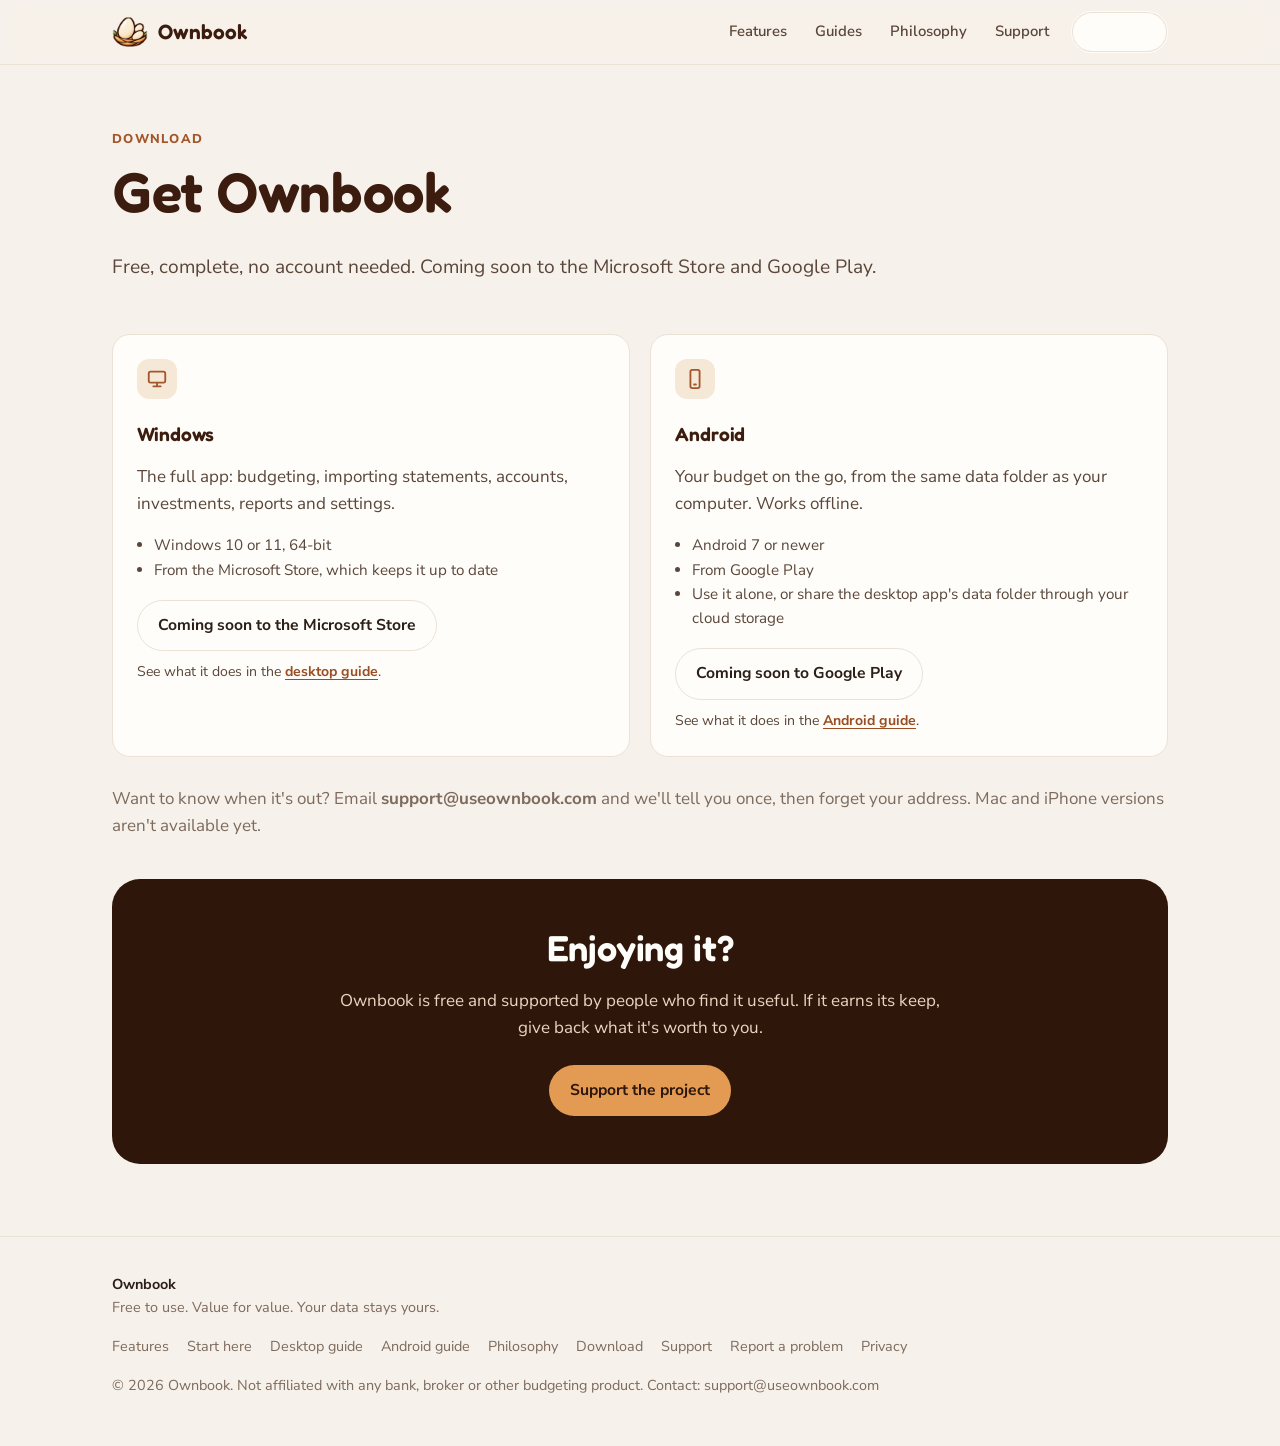
==== download.html @ 2da605db "Publish site" ====
<!doctype html>
<html lang="en">
<head>
  <meta charset="utf-8">
  <meta name="viewport" content="width=device-width, initial-scale=1">
  <title>Download — Ownbook</title>
  <meta name="description" content="Download Ownbook for Windows and Android. Free to use.">
  <link rel="stylesheet" href="assets/site.css">
  <link rel="icon" href="assets/brand/favicon.ico" sizes="any">
  <link rel="icon" type="image/png" sizes="32x32" href="assets/brand/favicon-32.png">
  <link rel="apple-touch-icon" href="assets/brand/apple-touch-icon.png">
  <meta property="og:image" content="assets/brand/social-card.png">
  <meta name="theme-color" content="#FBF1E1">

</head>
<body>
<header class="site-head">
  <div class="wrap">
    <a class="brand" href="index.html">
      <img class="brand-mark" src="assets/brand/mark-96.png" alt="" width="36" height="36">
      <span>Ownbook</span>
    </a>
    <button class="nav-toggle" type="button" aria-label="Menu" aria-expanded="false" aria-controls="site-nav"
      onclick="var n=document.getElementById('site-nav');var o=n.classList.toggle('open');this.setAttribute('aria-expanded',o)">
      <svg viewBox="0 0 24 24" aria-hidden="true"><path d="M4 7h16M4 12h16M4 17h16"/></svg>
    </button>
    <nav class="nav" id="site-nav" aria-label="Main">
      <a href="features.html" >Features</a>
      <a href="guide-start.html" >Guides</a>
      <a href="philosophy.html" >Philosophy</a>
      <a href="support.html" >Support</a>
      <a class="btn btn-primary btn-sm" href="download.html" aria-current="page">Download</a>
    </nav>
  </div>
</header>

<main>
  <section class="hero" style="padding-bottom:24px">
    <div class="wrap">
      <div class="eyebrow">Download</div>
      <h1>Get Ownbook</h1>
      <p class="lead">Free, complete, no account needed. Coming soon to the Microsoft Store and Google Play.</p>
    </div>
  </section>
  <section style="padding-top:8px">
    <div class="wrap">
      <div class="dl">
        <div class="card">
          <div class="icon"><svg viewBox="0 0 24 24"><rect x="3" y="4" width="18" height="12" rx="2"/><path d="M8 20h8M12 16v4"/></svg></div>
          <h3>Windows</h3>
          <p>The full app: budgeting, importing statements, accounts, investments, reports and settings.</p>
          <ul>
            <li>Windows 10 or 11, 64-bit</li>
            <li>From the Microsoft Store, which keeps it up to date</li>
          </ul>
          <span class="btn btn-ghost" aria-disabled="true">Coming soon to the Microsoft Store</span>
          <p class="muted" style="font-size:.88rem">See what it does in the <a href="guide-desktop.html">desktop guide</a>.</p>
        </div>
        <div class="card">
          <div class="icon"><svg viewBox="0 0 24 24"><rect x="7" y="2" width="10" height="20" rx="2"/><path d="M11 18h2"/></svg></div>
          <h3>Android</h3>
          <p>Your budget on the go, from the same data folder as your computer. Works offline.</p>
          <ul>
            <li>Android 7 or newer</li>
            <li>From Google Play</li>
            <li>Use it alone, or share the desktop app's data folder through your cloud storage</li>
          </ul>
          <span class="btn btn-ghost" aria-disabled="true">Coming soon to Google Play</span>
          <p class="muted" style="font-size:.88rem">See what it does in the <a href="guide-android.html">Android guide</a>.</p>
        </div>
      </div>
      <p class="muted" style="margin-top:28px">Want to know when it's out? Email <b>support@useownbook.com</b> and we'll tell you once, then forget your address. Mac and iPhone versions aren't available yet.</p>
      <div class="cta" style="margin-top:40px">
        <h2>Enjoying it?</h2>
        <p>Ownbook is free and supported by people who find it useful. If it earns its keep, give back what it's worth to you.</p>
        <div class="btn-row"><a class="btn btn-primary" href="support.html">Support the project</a></div>
      </div>
    </div>
  </section>
</main>
<footer class="site-foot">
  <div class="wrap">
    <div>
      <strong style="color:var(--ink)">Ownbook</strong><br>
      Free to use. Value for value. Your data stays yours.
    </div>
    <nav aria-label="Footer">
      <a href="features.html">Features</a>
      <a href="guide-start.html">Start here</a>
      <a href="guide-desktop.html">Desktop guide</a>
      <a href="guide-android.html">Android guide</a>
      <a href="philosophy.html">Philosophy</a>
      <a href="download.html">Download</a>
      <a href="support.html">Support</a>
      <a href="mailto:support@useownbook.com">Report a problem</a>
      <a href="privacy.html">Privacy</a>
    </nav>
    <div style="width:100%">© 2026 Ownbook. Not affiliated with any bank, broker or other budgeting product. Contact: support@useownbook.com</div>
  </div>
</footer>

</body>
</html>
---- assets/site.css ----
/* Site styles. No external fonts, scripts or trackers: the site practises what
   the app preaches. Colours, fonts and shapes follow the app's warm look (cocoa ink,
   cream surfaces, honey accent; Fredoka titles over Nunito Sans), served from here. */
@font-face { font-family: "Nunito Sans"; font-style: normal; font-weight: 200 1000; font-display: swap;
  src: url("fonts/nunitosans-latin.woff2") format("woff2"); unicode-range: U+0000-00FF, U+0131, U+0152-0153, U+02BB-02BC, U+02C6, U+02DA, U+02DC, U+0304, U+0308, U+0329, U+2000-206F, U+20AC, U+2122, U+2191, U+2193, U+2212, U+2215, U+FEFF, U+FFFD; }
@font-face { font-family: "Nunito Sans"; font-style: normal; font-weight: 200 1000; font-display: swap;
  src: url("fonts/nunitosans-latin-ext.woff2") format("woff2"); unicode-range: U+0100-02BA, U+02BD-02C5, U+02C7-02CC, U+02CE-02D7, U+02DD-02FF, U+0304, U+0308, U+0329, U+1D00-1DBF, U+1E00-1E9F, U+1EF2-1EFF, U+2020, U+20A0-20AB, U+20AD-20C0, U+2113, U+2C60-2C7F, U+A720-A7FF; }
@font-face { font-family: "Fredoka"; font-style: normal; font-weight: 300 700; font-display: swap;
  src: url("fonts/fredoka-latin.woff2") format("woff2"); unicode-range: U+0000-00FF, U+0131, U+0152-0153, U+02BB-02BC, U+02C6, U+02DA, U+02DC, U+0304, U+0308, U+0329, U+2000-206F, U+20AC, U+2122, U+2191, U+2193, U+2212, U+2215, U+FEFF, U+FFFD; }
@font-face { font-family: "Fredoka"; font-style: normal; font-weight: 300 700; font-display: swap;
  src: url("fonts/fredoka-latin-ext.woff2") format("woff2"); unicode-range: U+0100-02BA, U+02BD-02C5, U+02C7-02CC, U+02CE-02D7, U+02DD-02FF, U+0304, U+0308, U+0329, U+1D00-1DBF, U+1E00-1E9F, U+1EF2-1EFF, U+2020, U+20A0-20AB, U+20AD-20C0, U+2113, U+2C60-2C7F, U+A720-A7FF; }
:root {
  --bg: #f6f1ea;
  --surface: #fffdf9;
  --ink: #2b1f18;
  --ink-2: #5a463a;
  --muted: #7d6b5d;
  --line: #ebe2d5;
  --cocoa: #3b1c0e;
  --chrome: #2e160b;
  --honey: #e39a52;
  --clay: #a3562a;
  --green: #3f8a46;
  --soft: #f6e8d6;
  --amber-soft: #fdf3e2;
  --accent: #3b1c0e;
  --accent-ink: #fffdf9;
  --link: #9a4d22;
  --frame: #2e160b;
  --radius: 18px;
  --radius-sm: 12px;
  --shadow: 0 1px 2px rgba(46, 22, 11, .05), 0 10px 28px rgba(46, 22, 11, .08);
  --wrap: 1120px;
  --font: "Nunito Sans", Arial, Helvetica, sans-serif;
  --font-display: "Fredoka", "Nunito Sans", Arial, sans-serif;
  color-scheme: light;
}
@media (prefers-color-scheme: dark) {
  :root:not([data-theme="light"]) {
    --bg: #1c120c; --surface: #28190f; --ink: #f6ece0; --ink-2: #dccbb8; --muted: #b29d88;
    --line: #3d2b1e; --cocoa: #f6ece0; --clay: #e9a86a; --green: #8cc77e; --soft: #3a2616; --amber-soft: #33240f;
    --accent: #e39a52; --accent-ink: #2e160b; --link: #f0b27a; --frame: #0f0905; --shadow: none; color-scheme: dark;
  }
}
:root[data-theme="dark"] {
  --bg: #1c120c; --surface: #28190f; --ink: #f6ece0; --ink-2: #dccbb8; --muted: #b29d88;
  --line: #3d2b1e; --cocoa: #f6ece0; --clay: #e9a86a; --green: #8cc77e; --soft: #3a2616; --amber-soft: #33240f;
  --accent: #e39a52; --accent-ink: #2e160b; --link: #f0b27a; --frame: #0f0905; --shadow: none; color-scheme: dark;
}

* { box-sizing: border-box; }
html { -webkit-text-size-adjust: 100%; scroll-behavior: smooth; }
body {
  margin: 0; background: var(--bg); color: var(--ink); font-family: var(--font);
  font-size: 17px; line-height: 1.6; -webkit-font-smoothing: antialiased;
}
img { max-width: 100%; height: auto; display: block; }
a { color: inherit; text-underline-offset: 3px; }
p a, li a, td a { color: var(--link); font-weight: 700; }
h1, h2, h3 { font-family: var(--font-display); line-height: 1.15; letter-spacing: -.005em; margin: 0 0 .5em; color: var(--cocoa); }
h1 { font-size: clamp(2.2rem, 5vw, 3.5rem); font-weight: 600; }
h2 { font-size: clamp(1.6rem, 3.2vw, 2.25rem); font-weight: 600; }
h3 { font-size: 1.2rem; font-weight: 600; }
code, kbd { font-family: ui-monospace, "Cascadia Mono", Consolas, monospace; font-size: .88em;
  background: var(--surface); border: 1px solid var(--line); border-radius: 6px; padding: 1px 6px; }
.wrap { max-width: var(--wrap); margin: 0 auto; padding: 0 16px; }
@media (min-width: 720px) { .wrap { padding: 0 32px; } }
.muted { color: var(--muted); }
.eyebrow { font-size: .8rem; font-weight: 800; letter-spacing: .1em; text-transform: uppercase; color: var(--clay); margin-bottom: 10px; }
.lead { font-size: 1.2rem; color: var(--ink-2); max-width: 40em; }

/* ── Header ── */
.site-head { position: sticky; top: 0; z-index: 10; background: color-mix(in srgb, var(--bg) 88%, transparent);
  backdrop-filter: saturate(1.4) blur(10px); border-bottom: 1px solid var(--line); }
.site-head .wrap { display: flex; align-items: center; gap: 16px; min-height: 64px; }
.brand { display: flex; align-items: center; gap: 10px; font-family: var(--font-display); font-size: 1.3rem; font-weight: 600; color: var(--cocoa); text-decoration: none; }
.brand-mark { width: 36px; height: 36px; display: block; }
.nav { display: flex; gap: 4px; margin-left: auto; align-items: center; }
.nav a { text-decoration: none; font-size: .93rem; font-weight: 600; color: var(--ink-2); padding: 8px 12px; border-radius: 999px; }
.nav a:hover { background: var(--surface); }
.nav a[aria-current="page"] { color: var(--ink); background: var(--surface); box-shadow: inset 0 0 0 1px var(--line); }
.nav .btn { margin-left: 6px; }
.nav-toggle { display: none; margin-left: auto; background: none; border: 0; padding: 10px; color: var(--ink); cursor: pointer; }
.nav-toggle svg { width: 24px; height: 24px; stroke: currentColor; stroke-width: 2; fill: none; stroke-linecap: round; }
@media (max-width: 860px) {
  .nav-toggle { display: block; }
  .nav { display: none; position: absolute; left: 0; right: 0; top: 64px; flex-direction: column; align-items: stretch;
    background: var(--bg); border-bottom: 1px solid var(--line); padding: 8px 16px 16px; gap: 2px; }
  .nav.open { display: flex; }
  .nav a { padding: 12px 14px; }
  .nav .btn { margin: 8px 0 0; text-align: center; }
}

/* ── Buttons ── */
.btn { display: inline-flex; align-items: center; justify-content: center; gap: 8px; text-decoration: none; font-weight: 700;
  font-size: .98rem; padding: 12px 20px; border-radius: 999px; border: 1px solid transparent; cursor: pointer; white-space: nowrap; }
.btn svg { width: 18px; height: 18px; stroke: currentColor; fill: none; stroke-width: 2; stroke-linecap: round; stroke-linejoin: round; }
.btn-primary { background: var(--accent); color: var(--accent-ink) !important; }
.btn-primary:hover { filter: brightness(1.12); }
.btn-ghost { background: var(--surface); color: var(--ink) !important; border-color: var(--line); }
.btn-ghost:hover { border-color: var(--muted); }
.btn-sm { padding: 8px 14px; font-size: .9rem; }
.btn-row { display: flex; flex-wrap: wrap; gap: 12px; margin-top: 24px; }

/* ── Sections ── */
section { padding: 72px 0; }
section.tight { padding: 48px 0; }
.section-head { max-width: 46em; margin-bottom: 36px; }
.band { background: var(--surface); border-top: 1px solid var(--line); border-bottom: 1px solid var(--line); }

/* Hero */
.hero { padding: 64px 0 40px; }
.hero-grid { display: grid; gap: 40px; align-items: center; }
@media (min-width: 960px) { .hero-grid { grid-template-columns: 1.05fr 1fr; } }
.hero h1 span { color: var(--clay); }
.hero-note { margin-top: 18px; font-size: .9rem; color: var(--muted); }
.shots { position: relative; min-height: 360px; }
.shot-desk { border-radius: 14px; overflow: hidden; box-shadow: var(--shadow); border: 1px solid var(--line); background: var(--surface); }
.shot-desk .bar { height: 26px; display: flex; gap: 6px; align-items: center; padding: 0 12px; border-bottom: 1px solid var(--line); }
.shot-desk .bar i { width: 9px; height: 9px; border-radius: 50%; background: var(--line); }
.shot-phone { position: absolute; right: -6px; bottom: -28px; width: 34%; max-width: 210px; border-radius: 26px; overflow: hidden;
  border: 6px solid var(--frame); box-shadow: 0 20px 40px rgba(46, 22, 11, .25); background: #fff; }
@media (max-width: 600px) { .shot-phone { width: 40%; right: 0; } }

/* Pillars / cards */
.grid { display: grid; gap: 20px; }
@media (min-width: 720px) { .grid.c2 { grid-template-columns: repeat(2, 1fr); } .grid.c3 { grid-template-columns: repeat(3, 1fr); } }
@media (min-width: 1000px) { .grid.c4 { grid-template-columns: repeat(4, 1fr); } }
@media (min-width: 640px) and (max-width: 999px) { .grid.c4 { grid-template-columns: repeat(2, 1fr); } }
.card { background: var(--surface); border: 1px solid var(--line); border-radius: var(--radius); padding: 24px; }
.card p { margin: 0; color: var(--ink-2); }
.card h3 { margin-bottom: 8px; }
.icon { width: 40px; height: 40px; border-radius: 12px; background: var(--soft); display: grid; place-items: center; margin-bottom: 14px; }
.icon svg { width: 22px; height: 22px; stroke: var(--clay); fill: none; stroke-width: 2; stroke-linecap: round; stroke-linejoin: round; }

/* Feature rows (text + screenshot) */
.feature { display: grid; gap: 32px; align-items: center; padding: 40px 0; border-top: 1px solid var(--line); }
.feature:first-of-type { border-top: 0; }
@media (min-width: 900px) { .feature { grid-template-columns: 1fr 1.25fr; } .feature.flip > :first-child { order: 2; } }
.feature ul { padding-left: 1.1em; margin: 12px 0 0; color: var(--ink-2); }
.feature li { margin: 6px 0; }
.feature .media { border-radius: 14px; overflow: hidden; border: 1px solid var(--line); box-shadow: var(--shadow); background: var(--surface); }
.feature .media.phones { display: grid; grid-template-columns: repeat(2, 1fr); gap: 14px; border: 0; box-shadow: none; background: none; }
.feature .media.phones img { border-radius: 22px; border: 5px solid var(--frame); }
.tag { display: inline-block; font-size: .72rem; font-weight: 700; letter-spacing: .06em; text-transform: uppercase;
  padding: 3px 8px; border-radius: 999px; background: var(--soft); color: var(--clay); margin-right: 6px; vertical-align: middle; }
.tag.desk { background: var(--surface); color: var(--ink-2); border: 1px solid var(--line); }

/* Steps */
.steps { counter-reset: s; display: grid; gap: 20px; }
@media (min-width: 900px) { .steps { grid-template-columns: repeat(3, 1fr); } }
.step { position: relative; padding-top: 52px; }
.step::before { counter-increment: s; content: counter(s); position: absolute; top: 0; left: 0; width: 38px; height: 38px;
  border-radius: 50%; background: var(--soft); color: var(--clay); display: grid; place-items: center; font-family: var(--font-display); font-weight: 600; font-size: 1.1rem; }

/* CTA band */
.cta { background: var(--chrome); color: #f6ece0; border-radius: 28px; padding: 48px 32px; text-align: center; }
.cta h2 { color: #fffdf9; }
.cta p { color: #e8d5c0; max-width: 36em; margin: 0 auto; }
.cta .btn-row { justify-content: center; }
.cta .btn-primary { background: var(--honey); color: #2e160b !important; }
.cta .btn-ghost { background: transparent; color: #fffdf9 !important; border-color: rgba(255, 253, 249, .35); }

/* Docs (guides, philosophy) */
.doc { display: grid; gap: 40px; padding-top: 48px; padding-bottom: 80px; }
@media (min-width: 980px) { .doc { grid-template-columns: 260px 1fr; } }
.toc { position: sticky; top: 88px; align-self: start; font-size: .92rem; }
@media (max-width: 979px) { .toc { position: static; } }
.toc strong { display: block; font-size: .75rem; letter-spacing: .1em; text-transform: uppercase; color: var(--muted); margin-bottom: 8px; }
.toc a { display: block; padding: 5px 0; color: var(--ink-2); text-decoration: none; }
.toc a:hover { color: var(--ink); }
.prose { max-width: 46em; }
.prose h2 { margin-top: 2.2em; padding-top: .4em; font-size: 1.6rem; scroll-margin-top: 84px; }
.prose h2:first-child { margin-top: 0; }
.prose h3 { margin-top: 1.6em; scroll-margin-top: 84px; }
.prose p, .prose li { color: var(--ink-2); }
.prose ol, .prose ul { padding-left: 1.3em; }
.prose li { margin: 6px 0; }
.prose figure { margin: 24px 0; }
.prose figure img { border-radius: 12px; border: 1px solid var(--line); }
.prose figure.phone img { max-width: 280px; border-radius: 24px; border: 5px solid var(--frame); }
.prose figcaption { font-size: .85rem; color: var(--muted); margin-top: 8px; }
.note { border-radius: var(--radius-sm); padding: 14px 16px; margin: 18px 0; background: var(--soft); color: var(--ink); font-size: .95rem; }
.note.warn { background: var(--amber-soft); }
.note strong { display: block; margin-bottom: 2px; }
.tabs { display: inline-flex; gap: 4px; padding: 4px; border-radius: 999px; background: var(--surface); border: 1px solid var(--line); margin-bottom: 8px; }
.tabs a { text-decoration: none; font-weight: 700; font-size: .88rem; padding: 8px 11px; border-radius: 999px; color: var(--ink-2); white-space: nowrap; }
.tabs a[aria-current="page"] { background: var(--accent); color: var(--accent-ink); }
table.facts { width: 100%; border-collapse: collapse; font-size: .95rem; margin: 16px 0; }
table.facts th, table.facts td { text-align: left; padding: 10px 12px; border-bottom: 1px solid var(--line); vertical-align: top; }
table.facts th { font-size: .78rem; text-transform: uppercase; letter-spacing: .06em; color: var(--muted); }
.table-scroll { overflow-x: auto; }

/* Download + support */
.dl { display: grid; gap: 20px; }
@media (min-width: 820px) { .dl { grid-template-columns: repeat(2, 1fr); } }
.dl .card { display: flex; flex-direction: column; gap: 10px; }
.dl .card .btn { align-self: flex-start; margin-top: 8px; }
.dl ul { margin: 6px 0 0; padding-left: 1.1em; color: var(--ink-2); font-size: .95rem; }
.give { display: grid; gap: 20px; }
@media (min-width: 820px) { .give { grid-template-columns: repeat(2, 1fr); } }
.ln { display: flex; flex-wrap: wrap; gap: 8px; align-items: center; margin-top: 10px; }
.ln code { font-size: .95rem; padding: 8px 12px; word-break: break-all; }

/* Footer */
.site-foot { border-top: 1px solid var(--line); padding: 36px 0 48px; font-size: .9rem; color: var(--muted); }
.site-foot .wrap { display: flex; flex-wrap: wrap; gap: 16px 32px; justify-content: space-between; }
.site-foot nav { display: flex; flex-wrap: wrap; gap: 6px 18px; }
.site-foot a { text-decoration: none; }
.site-foot a:hover { color: var(--ink); }
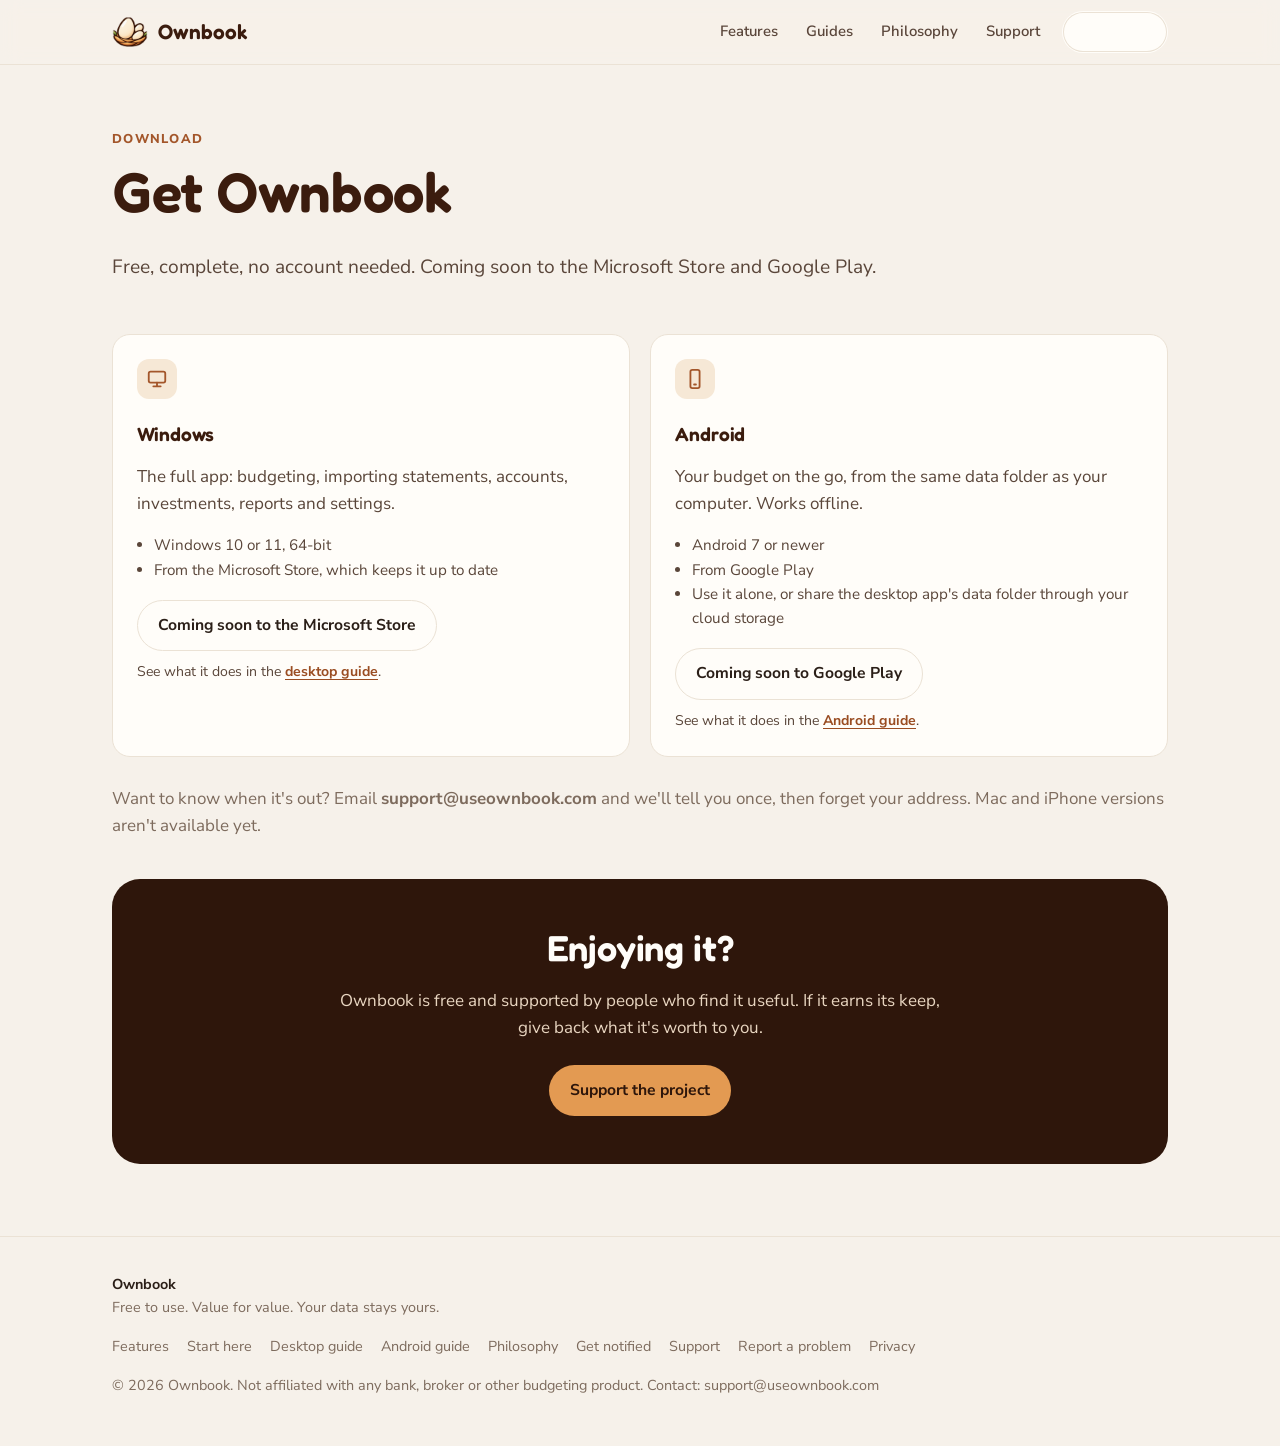
==== commit 5c3a63f0: "Coming soon: get notified buttons" ====
--- a/download.html
+++ b/download.html
@@ -29,7 +29,7 @@
       <a href="guide-start.html" >Guides</a>
       <a href="philosophy.html" >Philosophy</a>
       <a href="support.html" >Support</a>
-      <a class="btn btn-primary btn-sm" href="download.html" aria-current="page">Download</a>
+      <a class="btn btn-primary btn-sm" href="download.html#notify" aria-current="page">Get notified</a>
     </nav>
   </div>
 </header>
@@ -69,7 +69,7 @@
           <p class="muted" style="font-size:.88rem">See what it does in the <a href="guide-android.html">Android guide</a>.</p>
         </div>
       </div>
-      <p class="muted" style="margin-top:28px">Want to know when it's out? Email <b>support@useownbook.com</b> and we'll tell you once, then forget your address. Mac and iPhone versions aren't available yet.</p>
+      <p class="muted" id="notify" style="margin-top:28px">Want to know when it's out? Email <b>support@useownbook.com</b> and we'll tell you once, then forget your address. Mac and iPhone versions aren't available yet.</p>
       <div class="cta" style="margin-top:40px">
         <h2>Enjoying it?</h2>
         <p>Ownbook is free and supported by people who find it useful. If it earns its keep, give back what it's worth to you.</p>
@@ -90,7 +90,7 @@
       <a href="guide-desktop.html">Desktop guide</a>
       <a href="guide-android.html">Android guide</a>
       <a href="philosophy.html">Philosophy</a>
-      <a href="download.html">Download</a>
+      <a href="download.html#notify">Get notified</a>
       <a href="support.html">Support</a>
       <a href="mailto:support@useownbook.com">Report a problem</a>
       <a href="privacy.html">Privacy</a>
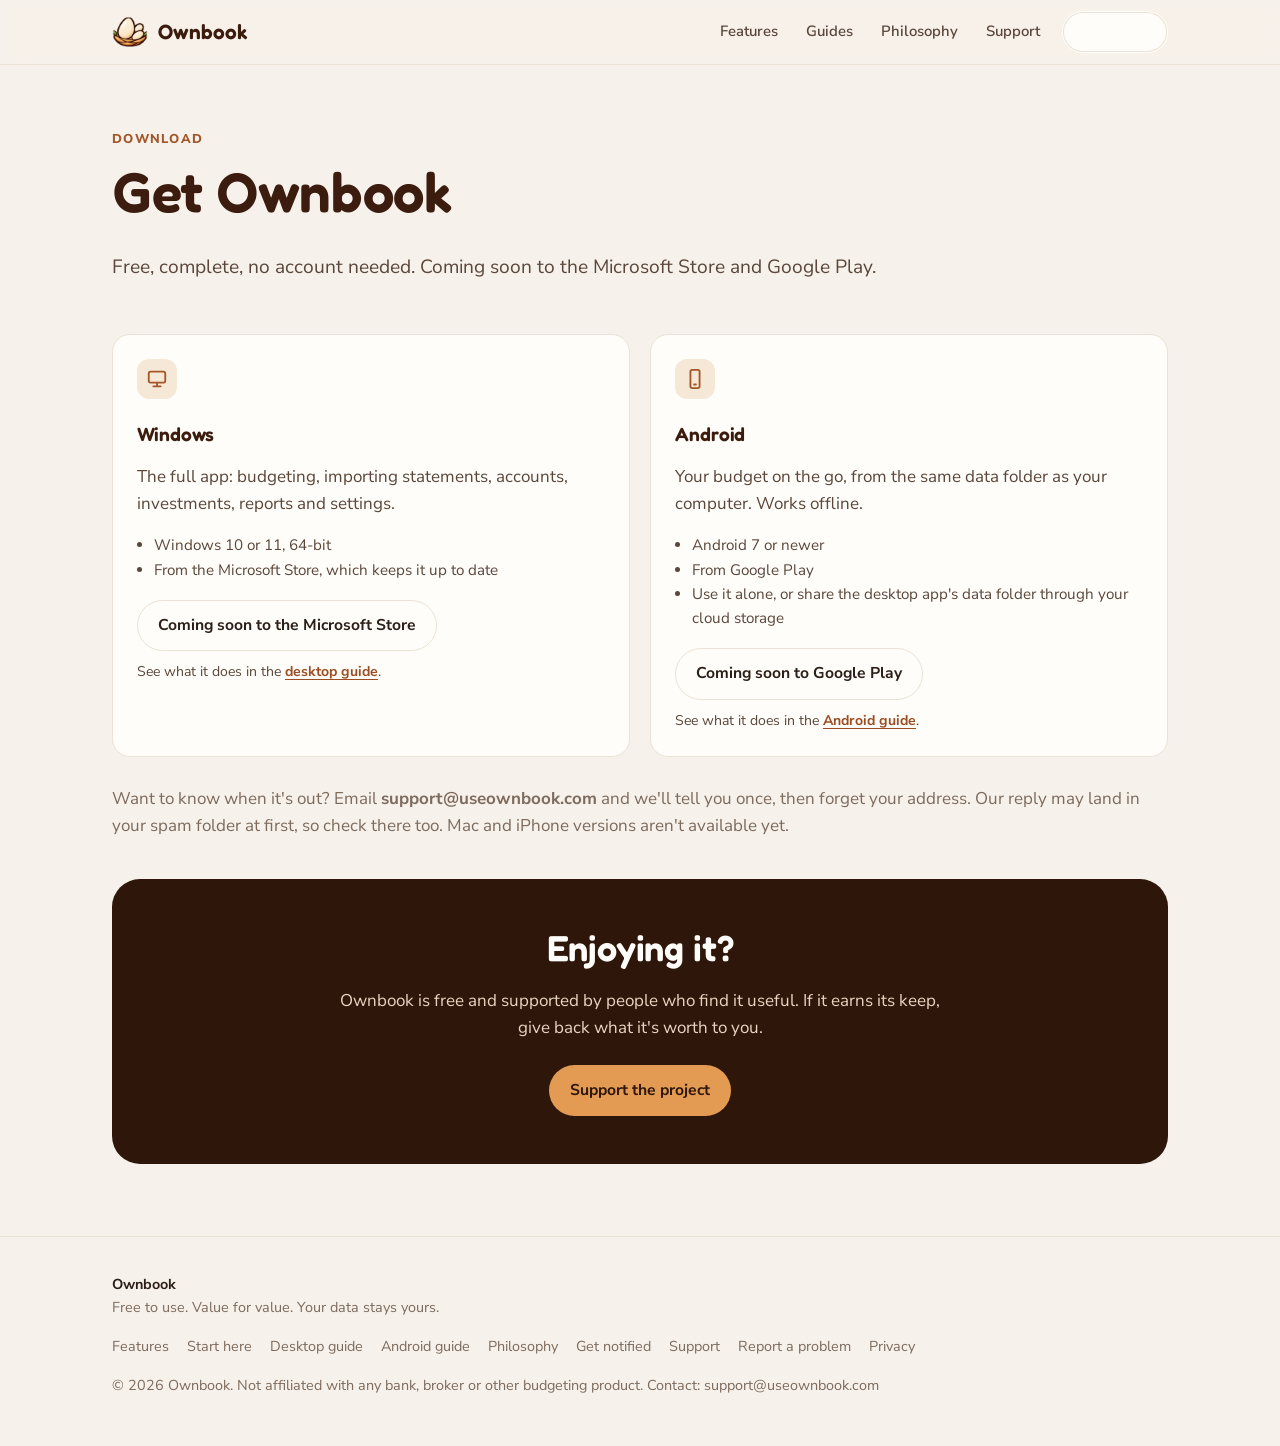
==== commit 2b57d0d2: "Download: check the spam folder" ====
--- a/download.html
+++ b/download.html
@@ -69,7 +69,7 @@
           <p class="muted" style="font-size:.88rem">See what it does in the <a href="guide-android.html">Android guide</a>.</p>
         </div>
       </div>
-      <p class="muted" id="notify" style="margin-top:28px">Want to know when it's out? Email <b>support@useownbook.com</b> and we'll tell you once, then forget your address. Mac and iPhone versions aren't available yet.</p>
+      <p class="muted" id="notify" style="margin-top:28px">Want to know when it's out? Email <b>support@useownbook.com</b> and we'll tell you once, then forget your address. Our reply may land in your spam folder at first, so check there too. Mac and iPhone versions aren't available yet.</p>
       <div class="cta" style="margin-top:40px">
         <h2>Enjoying it?</h2>
         <p>Ownbook is free and supported by people who find it useful. If it earns its keep, give back what it's worth to you.</p>
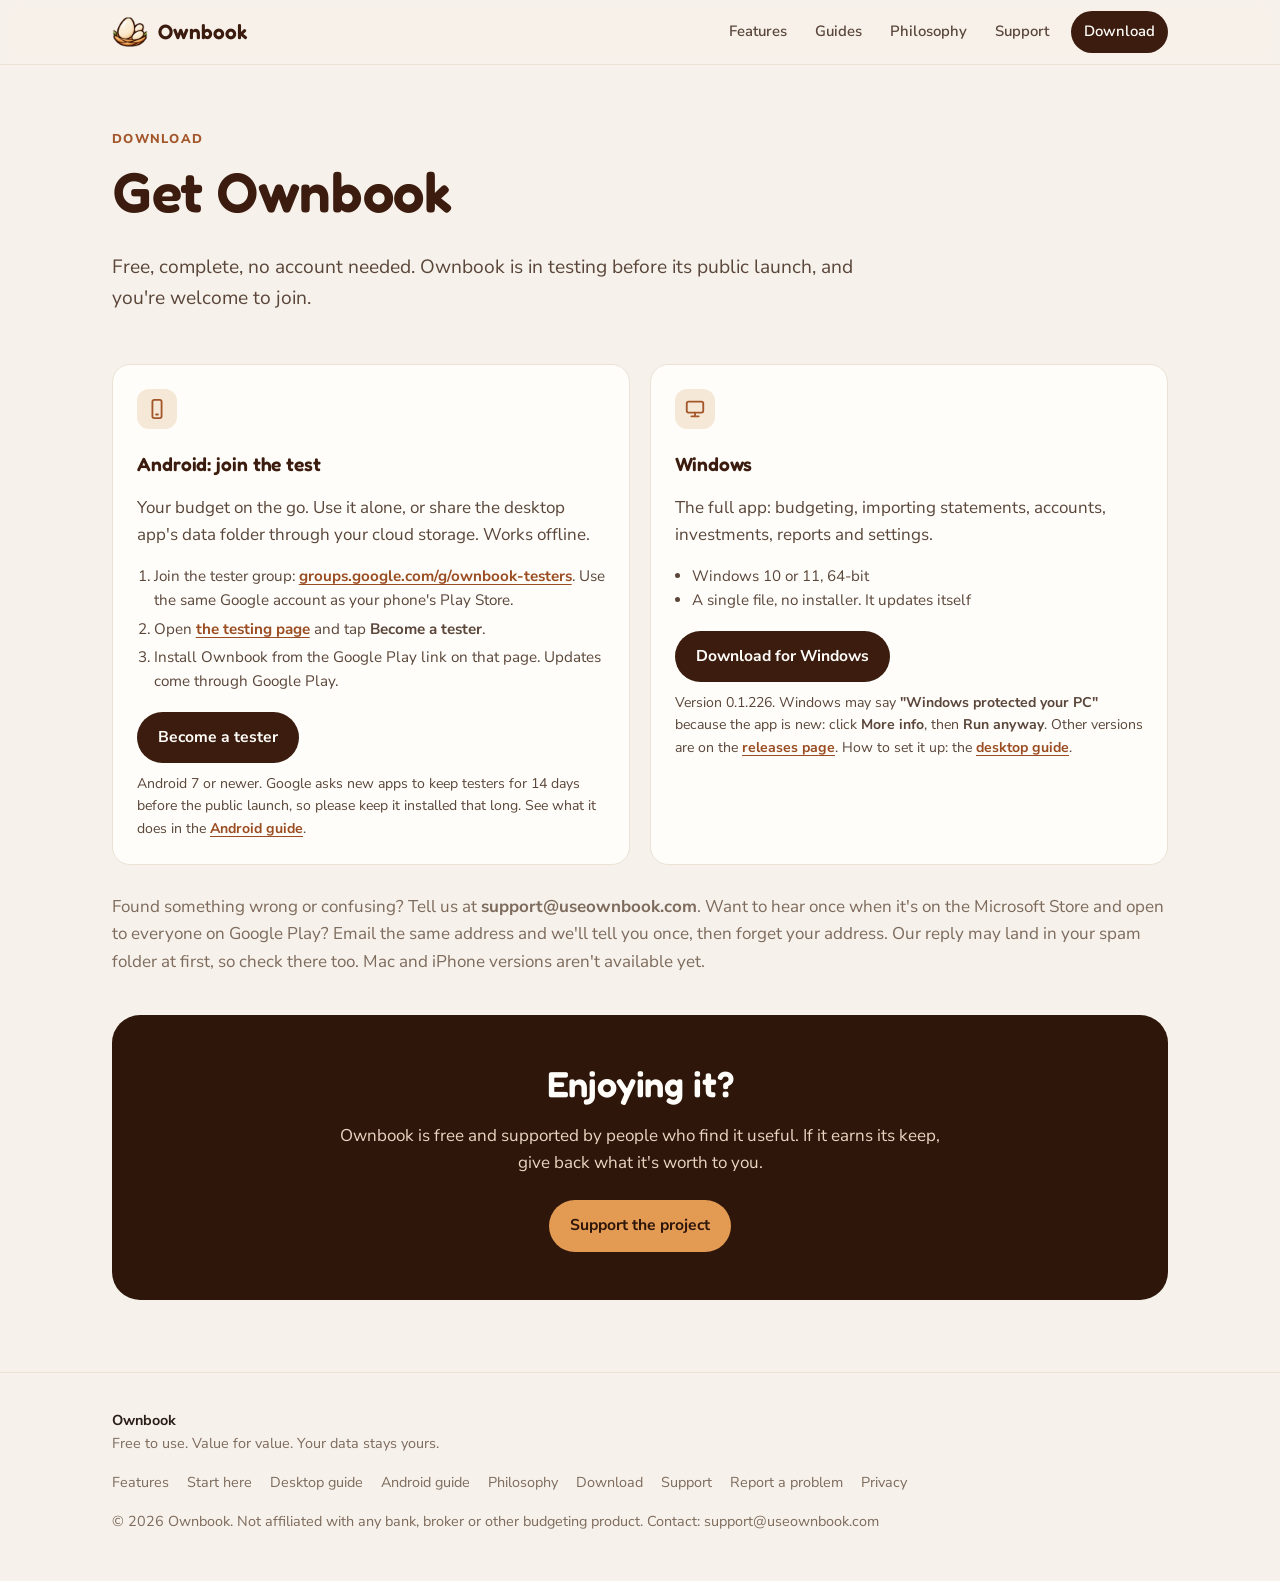
==== commit a5664b80: "Download page: join the Android test, download the Windows app" ====
--- a/download.html
+++ b/download.html
@@ -4,7 +4,7 @@
   <meta charset="utf-8">
   <meta name="viewport" content="width=device-width, initial-scale=1">
   <title>Download — Ownbook</title>
-  <meta name="description" content="Download Ownbook for Windows and Android. Free to use.">
+  <meta name="description" content="Download Ownbook for Windows, or join the Android test on Google Play. Free to use.">
   <link rel="stylesheet" href="assets/site.css">
   <link rel="icon" href="assets/brand/favicon.ico" sizes="any">
   <link rel="icon" type="image/png" sizes="32x32" href="assets/brand/favicon-32.png">
@@ -29,7 +29,7 @@
       <a href="guide-start.html" >Guides</a>
       <a href="philosophy.html" >Philosophy</a>
       <a href="support.html" >Support</a>
-      <a class="btn btn-primary btn-sm" href="download.html#notify" aria-current="page">Get notified</a>
+      <a class="btn btn-primary btn-sm" href="download.html" aria-current="page">Download</a>
     </nav>
   </div>
 </header>
@@ -39,37 +39,37 @@
     <div class="wrap">
       <div class="eyebrow">Download</div>
       <h1>Get Ownbook</h1>
-      <p class="lead">Free, complete, no account needed. Coming soon to the Microsoft Store and Google Play.</p>
+      <p class="lead">Free, complete, no account needed. Ownbook is in testing before its public launch, and you're welcome to join.</p>
     </div>
   </section>
   <section style="padding-top:8px">
     <div class="wrap">
       <div class="dl">
-        <div class="card">
+        <div class="card" id="android">
+          <div class="icon"><svg viewBox="0 0 24 24"><rect x="7" y="2" width="10" height="20" rx="2"/><path d="M11 18h2"/></svg></div>
+          <h3>Android: join the test</h3>
+          <p>Your budget on the go. Use it alone, or share the desktop app's data folder through your cloud storage. Works offline.</p>
+          <ol>
+            <li>Join the tester group: <a href="https://groups.google.com/g/ownbook-testers">groups.google.com/g/ownbook-testers</a>. Use the same Google account as your phone's Play Store.</li>
+            <li>Open <a href="https://play.google.com/apps/testing/sg.ownbook">the testing page</a> and tap <b>Become a tester</b>.</li>
+            <li>Install Ownbook from the Google Play link on that page. Updates come through Google Play.</li>
+          </ol>
+          <a class="btn btn-primary" href="https://play.google.com/apps/testing/sg.ownbook">Become a tester</a>
+          <p class="muted" style="font-size:.88rem">Android 7 or newer. Google asks new apps to keep testers for 14 days before the public launch, so please keep it installed that long. See what it does in the <a href="guide-android.html">Android guide</a>.</p>
+        </div>
+        <div class="card" id="windows">
           <div class="icon"><svg viewBox="0 0 24 24"><rect x="3" y="4" width="18" height="12" rx="2"/><path d="M8 20h8M12 16v4"/></svg></div>
           <h3>Windows</h3>
           <p>The full app: budgeting, importing statements, accounts, investments, reports and settings.</p>
           <ul>
             <li>Windows 10 or 11, 64-bit</li>
-            <li>From the Microsoft Store, which keeps it up to date</li>
+            <li>A single file, no installer. It updates itself</li>
           </ul>
-          <span class="btn btn-ghost" aria-disabled="true">Coming soon to the Microsoft Store</span>
-          <p class="muted" style="font-size:.88rem">See what it does in the <a href="guide-desktop.html">desktop guide</a>.</p>
-        </div>
-        <div class="card">
-          <div class="icon"><svg viewBox="0 0 24 24"><rect x="7" y="2" width="10" height="20" rx="2"/><path d="M11 18h2"/></svg></div>
-          <h3>Android</h3>
-          <p>Your budget on the go, from the same data folder as your computer. Works offline.</p>
-          <ul>
-            <li>Android 7 or newer</li>
-            <li>From Google Play</li>
-            <li>Use it alone, or share the desktop app's data folder through your cloud storage</li>
-          </ul>
-          <span class="btn btn-ghost" aria-disabled="true">Coming soon to Google Play</span>
-          <p class="muted" style="font-size:.88rem">See what it does in the <a href="guide-android.html">Android guide</a>.</p>
+          <a class="btn btn-primary" href="https://github.com/truewt88/personal-finance-releases/releases/download/v0.1.226/Ownbook-0.1.226.exe">Download for Windows</a>
+          <p class="muted" style="font-size:.88rem">Version 0.1.226. Windows may say <b>"Windows protected your PC"</b> because the app is new: click <b>More info</b>, then <b>Run anyway</b>. Other versions are on the <a href="https://github.com/truewt88/personal-finance-releases/releases">releases page</a>. How to set it up: the <a href="guide-desktop.html">desktop guide</a>.</p>
         </div>
       </div>
-      <p class="muted" id="notify" style="margin-top:28px">Want to know when it's out? Email <b>support@useownbook.com</b> and we'll tell you once, then forget your address. Our reply may land in your spam folder at first, so check there too. Mac and iPhone versions aren't available yet.</p>
+      <p class="muted" id="notify" style="margin-top:28px">Found something wrong or confusing? Tell us at <b>support@useownbook.com</b>. Want to hear once when it's on the Microsoft Store and open to everyone on Google Play? Email the same address and we'll tell you once, then forget your address. Our reply may land in your spam folder at first, so check there too. Mac and iPhone versions aren't available yet.</p>
       <div class="cta" style="margin-top:40px">
         <h2>Enjoying it?</h2>
         <p>Ownbook is free and supported by people who find it useful. If it earns its keep, give back what it's worth to you.</p>
@@ -90,7 +90,7 @@
       <a href="guide-desktop.html">Desktop guide</a>
       <a href="guide-android.html">Android guide</a>
       <a href="philosophy.html">Philosophy</a>
-      <a href="download.html#notify">Get notified</a>
+      <a href="download.html">Download</a>
       <a href="support.html">Support</a>
       <a href="mailto:support@useownbook.com">Report a problem</a>
       <a href="privacy.html">Privacy</a>
--- a/assets/site.css
+++ b/assets/site.css
@@ -57,7 +57,7 @@
 img { max-width: 100%; height: auto; display: block; }
 a { color: inherit; text-underline-offset: 3px; }
 p a, li a, td a { color: var(--link); font-weight: 700; }
-h1, h2, h3 { font-family: var(--font-display); line-height: 1.15; letter-spacing: -.005em; margin: 0 0 .5em; color: var(--cocoa); }
+h1, h2, h3 { font-family: var(--font-display); text-wrap: balance; line-height: 1.15; letter-spacing: -.005em; margin: 0 0 .5em; color: var(--cocoa); }
 h1 { font-size: clamp(2.2rem, 5vw, 3.5rem); font-weight: 600; }
 h2 { font-size: clamp(1.6rem, 3.2vw, 2.25rem); font-weight: 600; }
 h3 { font-size: 1.2rem; font-weight: 600; }
@@ -78,7 +78,7 @@
 .nav { display: flex; gap: 4px; margin-left: auto; align-items: center; }
 .nav a { text-decoration: none; font-size: .93rem; font-weight: 600; color: var(--ink-2); padding: 8px 12px; border-radius: 999px; }
 .nav a:hover { background: var(--surface); }
-.nav a[aria-current="page"] { color: var(--ink); background: var(--surface); box-shadow: inset 0 0 0 1px var(--line); }
+.nav a[aria-current="page"]:not(.btn) { color: var(--ink); background: var(--surface); box-shadow: inset 0 0 0 1px var(--line); }
 .nav .btn { margin-left: 6px; }
 .nav-toggle { display: none; margin-left: auto; background: none; border: 0; padding: 10px; color: var(--ink); cursor: pointer; }
 .nav-toggle svg { width: 24px; height: 24px; stroke: currentColor; stroke-width: 2; fill: none; stroke-linecap: round; }
@@ -111,16 +111,19 @@
 /* Hero */
 .hero { padding: 64px 0 40px; }
 .hero-grid { display: grid; gap: 40px; align-items: center; }
-@media (min-width: 960px) { .hero-grid { grid-template-columns: 1.05fr 1fr; } }
+.hero-copy { max-width: 820px; margin: 0 auto; text-align: center; }
+.hero-copy .lead { margin-left: auto; margin-right: auto; max-width: 660px; }
+.hero-copy .btn-row { justify-content: center; }
+.hero .shots { margin-top: 24px; }
 .hero h1 span { color: var(--clay); }
 .hero-note { margin-top: 18px; font-size: .9rem; color: var(--muted); }
 .shots { position: relative; min-height: 360px; }
-.shot-desk { border-radius: 14px; overflow: hidden; box-shadow: var(--shadow); border: 1px solid var(--line); background: var(--surface); }
-.shot-desk .bar { height: 26px; display: flex; gap: 6px; align-items: center; padding: 0 12px; border-bottom: 1px solid var(--line); }
-.shot-desk .bar i { width: 9px; height: 9px; border-radius: 50%; background: var(--line); }
-.shot-phone { position: absolute; right: -6px; bottom: -28px; width: 34%; max-width: 210px; border-radius: 26px; overflow: hidden;
+.shot-desk { margin-left: 13%; border-radius: 14px; overflow: hidden; box-shadow: var(--shadow); border: 1px solid var(--line); background: var(--surface); }
+.shot-desk img { display: block; }
+/* phone at bottom-left, over the sidebar and category names, so Placed / Spent / Left stay in view */
+.shot-phone { position: absolute; left: 0; bottom: -36px; width: 21%; max-width: 230px; border-radius: 26px; overflow: hidden;
   border: 6px solid var(--frame); box-shadow: 0 20px 40px rgba(46, 22, 11, .25); background: #fff; }
-@media (max-width: 600px) { .shot-phone { width: 40%; right: 0; } }
+@media (max-width: 600px) { .shot-desk { margin-left: 12%; } .shot-phone { width: 34%; } }
 
 /* Pillars / cards */
 .grid { display: grid; gap: 20px; }
@@ -137,6 +140,34 @@
 .feature { display: grid; gap: 32px; align-items: center; padding: 40px 0; border-top: 1px solid var(--line); }
 .feature:first-of-type { border-top: 0; }
 @media (min-width: 900px) { .feature { grid-template-columns: 1fr 1.25fr; } .feature.flip > :first-child { order: 2; } }
+/* a desktop shot gets the full width: text on top, the screen below at near its real size */
+.feature.wide { grid-template-columns: 1fr; }
+.feature.wide.flip > :first-child { order: 0; }
+@media (min-width: 900px) { .feature.wide > :first-child { display: grid; grid-template-columns: 1fr 1.4fr; column-gap: 48px; align-items: start; }
+  .feature.wide > :first-child > :is(ul, .btn-row, p) { grid-column: 2; } .feature.wide > :first-child > :is(.eyebrow, h2) { grid-column: 1; }
+  .feature.wide > :first-child > ul { grid-row: 1 / span 3; margin-top: 0; } }
+/* landing chapters: centred heading, the screen full width, one link under it */
+.chapter { padding: 88px 0; }
+.home .section-head, #data .section-head { margin-left: auto; margin-right: auto; text-align: center; }
+.home .steps .step { text-align: center; } .home .steps .step::before { left: 50%; transform: translateX(-50%); }
+.chapter-head { max-width: 720px; margin: 0 auto 40px; text-align: center; }
+.chapter-head .lead { margin-left: auto; margin-right: auto; }
+.chapter-foot { margin-top: 32px; text-align: center; }
+.shot-wide { border-radius: 14px; overflow: hidden; border: 1px solid var(--line); box-shadow: var(--shadow); background: var(--surface); }
+.shot-wide img { display: block; }
+.phone-row { display: grid; grid-template-columns: repeat(3, minmax(0, 270px)); justify-content: center; gap: 28px; }
+.phone-row img { border-radius: 26px; border: 6px solid var(--frame); box-shadow: 0 20px 40px rgba(46, 22, 11, .25); }
+@media (max-width: 700px) { .phone-row { grid-template-columns: repeat(2, minmax(0, 1fr)); gap: 14px; } .phone-row img:nth-child(3) { display: none; } .chapter { padding: 56px 0; } }
+/* features page: jump links, points as short cards */
+.jump { display: flex; flex-wrap: wrap; justify-content: center; gap: 8px; padding-block: 8px 0; }
+.jump a { padding: 7px 14px; border-radius: 999px; border: 1px solid var(--line); background: var(--surface); color: var(--ink-2); font-weight: 700; font-size: .92rem; text-decoration: none; }
+.jump a:hover { color: var(--ink); border-color: var(--clay); }
+.points { list-style: none; padding: 0; margin: 40px 0 0; display: grid; gap: 16px; grid-template-columns: repeat(auto-fill, minmax(min(100%, 320px), 1fr)); }
+.points li { background: var(--surface); border: 1px solid var(--line); border-radius: var(--radius); padding: 20px 22px; }
+.band .points li { background: var(--bg); }
+.points h3 { font-size: 1.08rem; margin: 0 0 6px; }
+.points p { margin: 0; color: var(--ink-2); font-size: .98rem; line-height: 1.55; }
+.chapter[id] { scroll-margin-top: 64px; }
 .feature ul { padding-left: 1.1em; margin: 12px 0 0; color: var(--ink-2); }
 .feature li { margin: 6px 0; }
 .feature .media { border-radius: 14px; overflow: hidden; border: 1px solid var(--line); box-shadow: var(--shadow); background: var(--surface); }
@@ -196,7 +227,8 @@
 @media (min-width: 820px) { .dl { grid-template-columns: repeat(2, 1fr); } }
 .dl .card { display: flex; flex-direction: column; gap: 10px; }
 .dl .card .btn { align-self: flex-start; margin-top: 8px; }
-.dl ul { margin: 6px 0 0; padding-left: 1.1em; color: var(--ink-2); font-size: .95rem; }
+.dl ul, .dl ol { margin: 6px 0 0; padding-left: 1.1em; color: var(--ink-2); font-size: .95rem; }
+.dl ol li + li { margin-top: 4px; }
 .give { display: grid; gap: 20px; }
 @media (min-width: 820px) { .give { grid-template-columns: repeat(2, 1fr); } }
 .ln { display: flex; flex-wrap: wrap; gap: 8px; align-items: center; margin-top: 10px; }
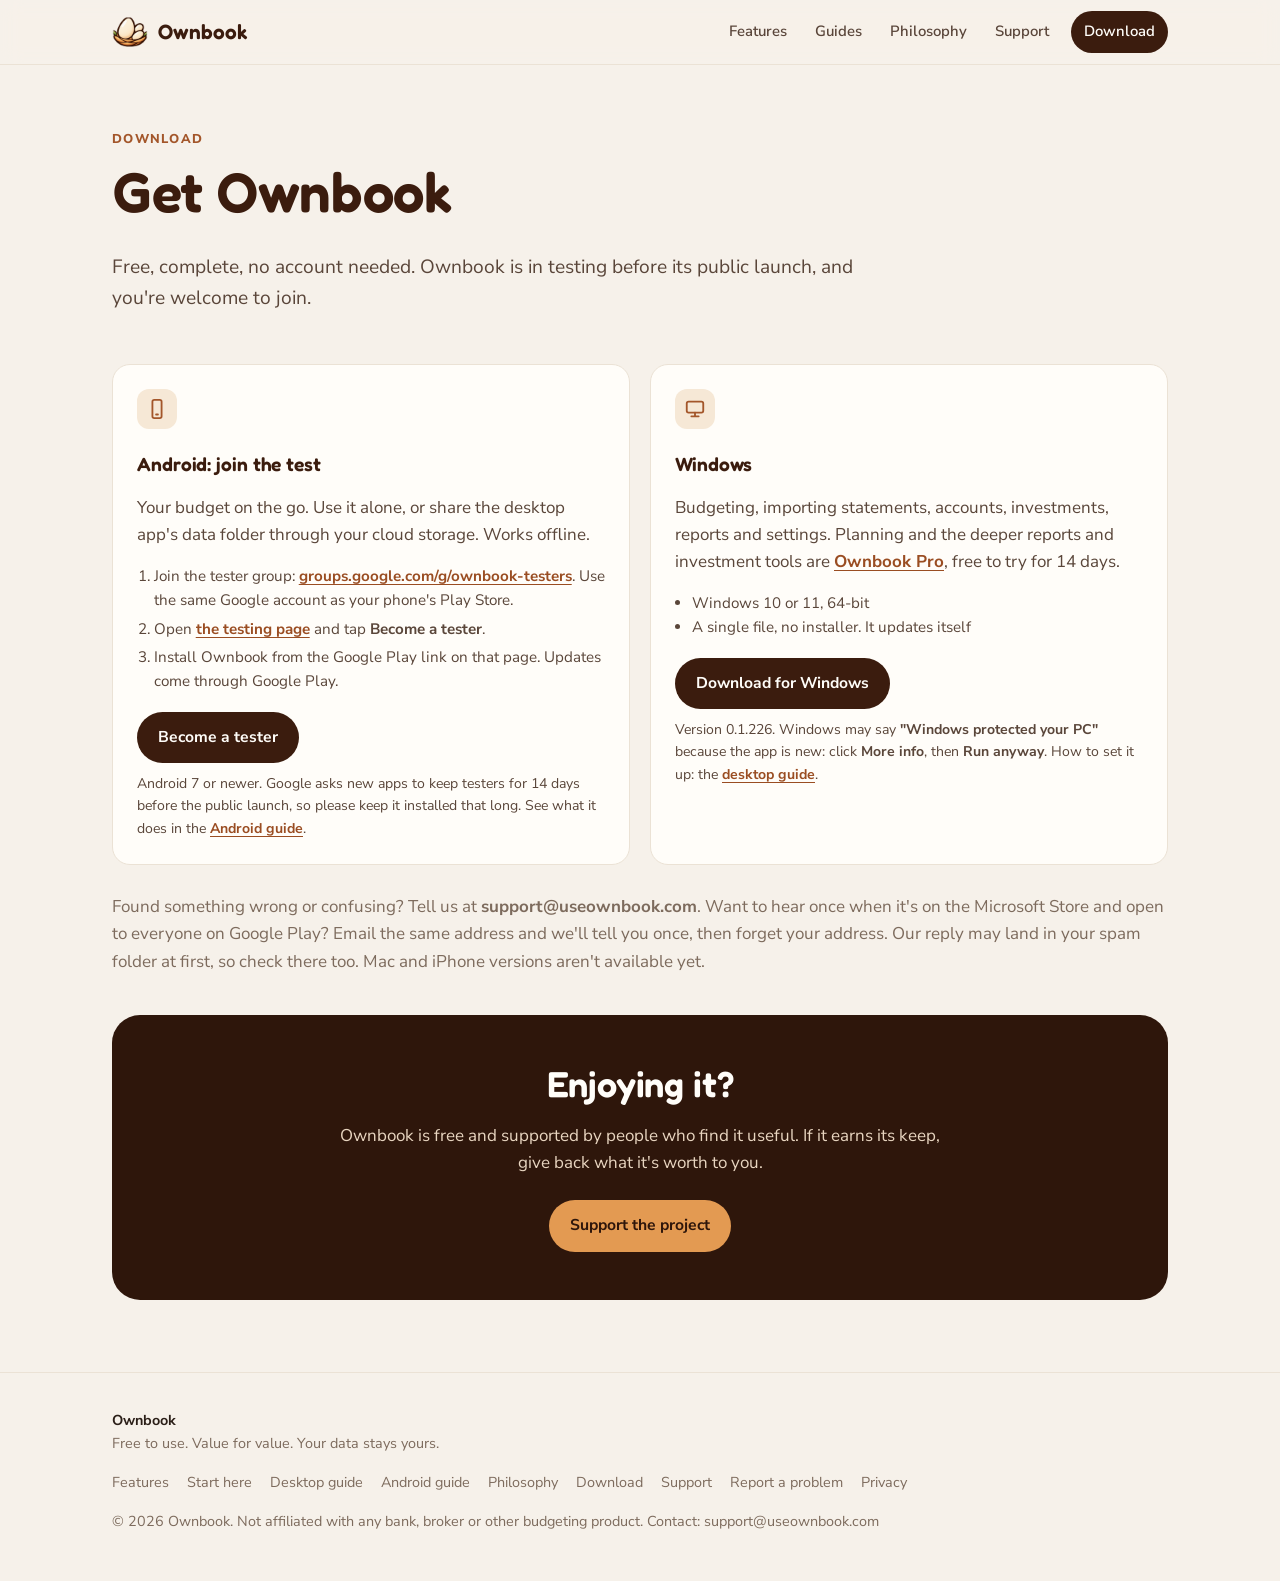
==== commit efe13978: "Windows download is the Free build; Pro explained" ====
--- a/download.html
+++ b/download.html
@@ -60,13 +60,13 @@
         <div class="card" id="windows">
           <div class="icon"><svg viewBox="0 0 24 24"><rect x="3" y="4" width="18" height="12" rx="2"/><path d="M8 20h8M12 16v4"/></svg></div>
           <h3>Windows</h3>
-          <p>The full app: budgeting, importing statements, accounts, investments, reports and settings.</p>
+          <p>Budgeting, importing statements, accounts, investments, reports and settings. Planning and the deeper reports and investment tools are <a href="philosophy.html#v4v">Ownbook Pro</a>, free to try for 14 days.</p>
           <ul>
             <li>Windows 10 or 11, 64-bit</li>
             <li>A single file, no installer. It updates itself</li>
           </ul>
-          <a class="btn btn-primary" href="https://github.com/truewt88/personal-finance-releases/releases/download/v0.1.226/Ownbook-0.1.226.exe">Download for Windows</a>
-          <p class="muted" style="font-size:.88rem">Version 0.1.226. Windows may say <b>"Windows protected your PC"</b> because the app is new: click <b>More info</b>, then <b>Run anyway</b>. Other versions are on the <a href="https://github.com/truewt88/personal-finance-releases/releases">releases page</a>. How to set it up: the <a href="guide-desktop.html">desktop guide</a>.</p>
+          <a class="btn btn-primary" href="https://github.com/truewt88/personal-finance-releases/releases/download/v0.1.226/Ownbook-Free-0.1.226.exe">Download for Windows</a>
+          <p class="muted" style="font-size:.88rem">Version 0.1.226. Windows may say <b>"Windows protected your PC"</b> because the app is new: click <b>More info</b>, then <b>Run anyway</b>. How to set it up: the <a href="guide-desktop.html">desktop guide</a>.</p>
         </div>
       </div>
       <p class="muted" id="notify" style="margin-top:28px">Found something wrong or confusing? Tell us at <b>support@useownbook.com</b>. Want to hear once when it's on the Microsoft Store and open to everyone on Google Play? Email the same address and we'll tell you once, then forget your address. Our reply may land in your spam folder at first, so check there too. Mac and iPhone versions aren't available yet.</p>
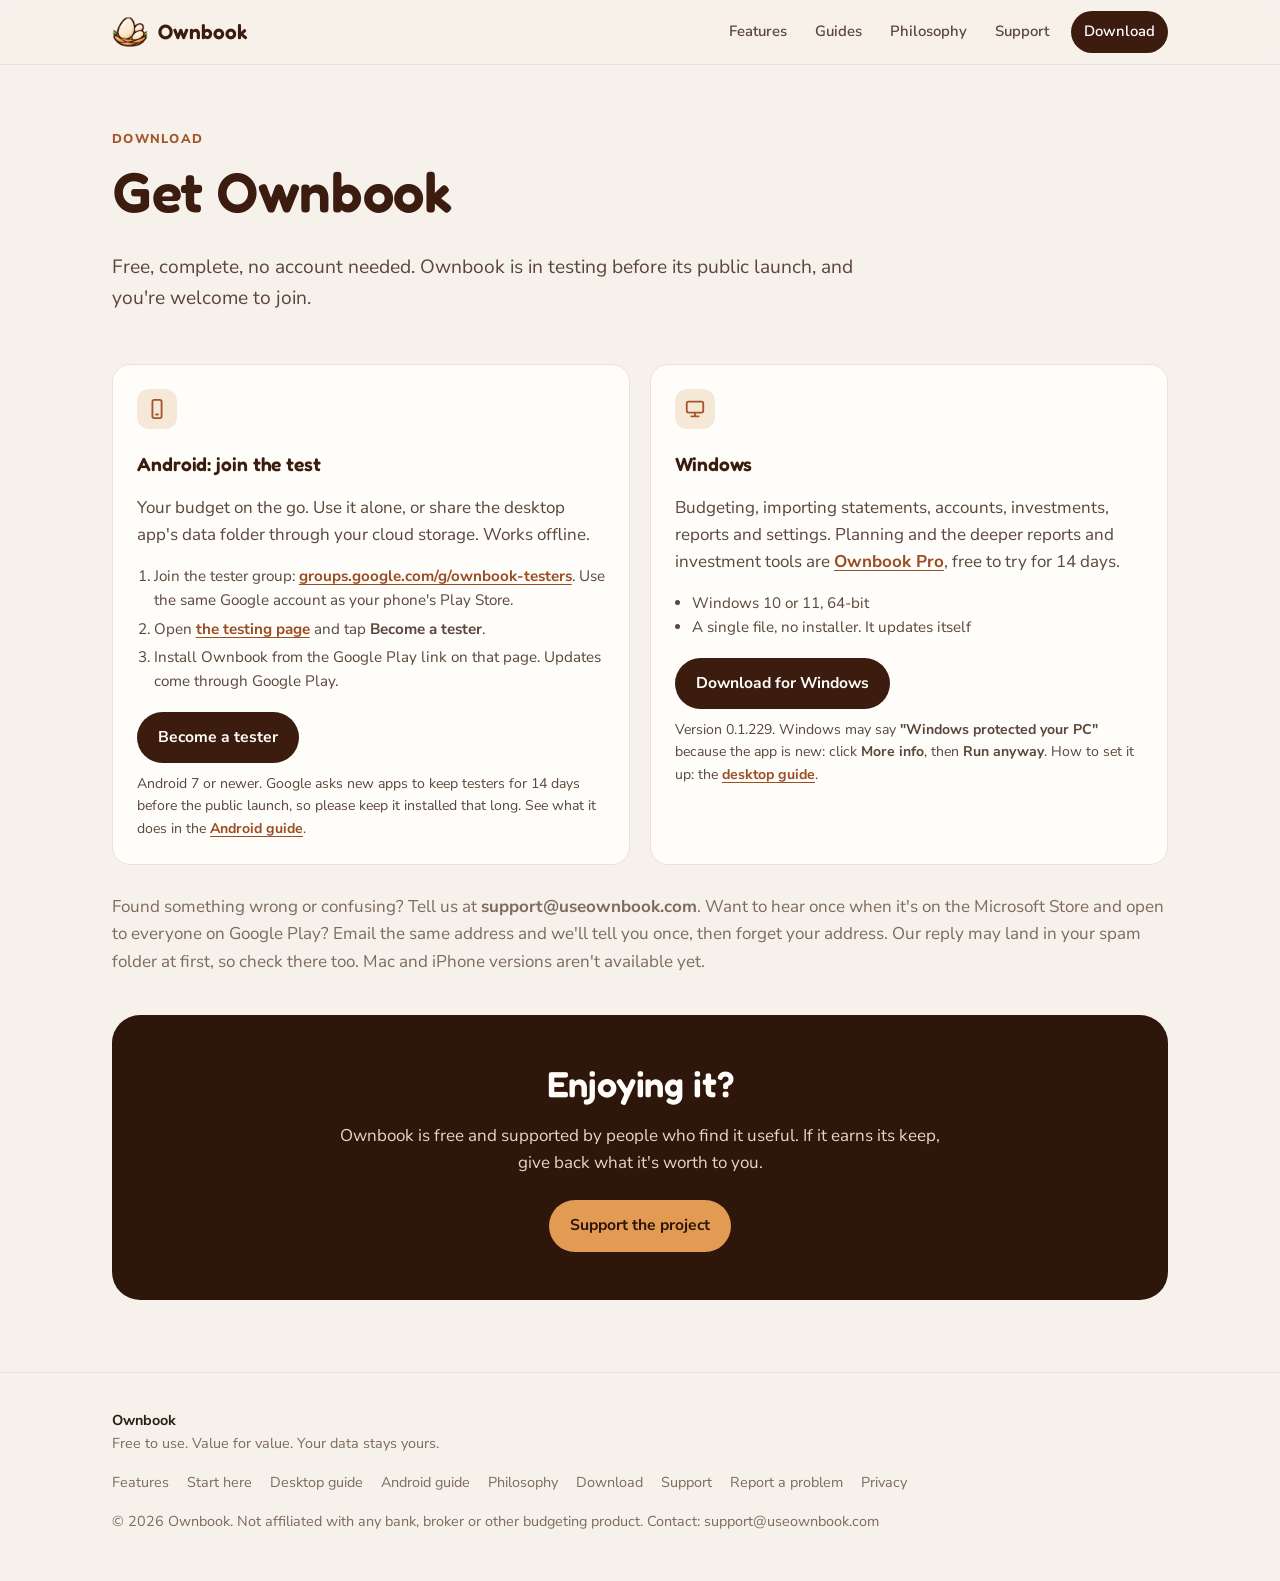
==== commit feaf66c6: "Themes, coloured Transactions amounts, new screenshots, download links to 0.1.229" ====
--- a/download.html
+++ b/download.html
@@ -65,8 +65,8 @@
             <li>Windows 10 or 11, 64-bit</li>
             <li>A single file, no installer. It updates itself</li>
           </ul>
-          <a class="btn btn-primary" href="https://github.com/truewt88/personal-finance-releases/releases/download/v0.1.226/Ownbook-Free-0.1.226.exe">Download for Windows</a>
-          <p class="muted" style="font-size:.88rem">Version 0.1.226. Windows may say <b>"Windows protected your PC"</b> because the app is new: click <b>More info</b>, then <b>Run anyway</b>. How to set it up: the <a href="guide-desktop.html">desktop guide</a>.</p>
+          <a class="btn btn-primary" href="https://github.com/truewt88/personal-finance-releases/releases/download/v0.1.229/Ownbook-Free-0.1.229.exe">Download for Windows</a>
+          <p class="muted" style="font-size:.88rem">Version 0.1.229. Windows may say <b>"Windows protected your PC"</b> because the app is new: click <b>More info</b>, then <b>Run anyway</b>. How to set it up: the <a href="guide-desktop.html">desktop guide</a>.</p>
         </div>
       </div>
       <p class="muted" id="notify" style="margin-top:28px">Found something wrong or confusing? Tell us at <b>support@useownbook.com</b>. Want to hear once when it's on the Microsoft Store and open to everyone on Google Play? Email the same address and we'll tell you once, then forget your address. Our reply may land in your spam folder at first, so check there too. Mac and iPhone versions aren't available yet.</p>
